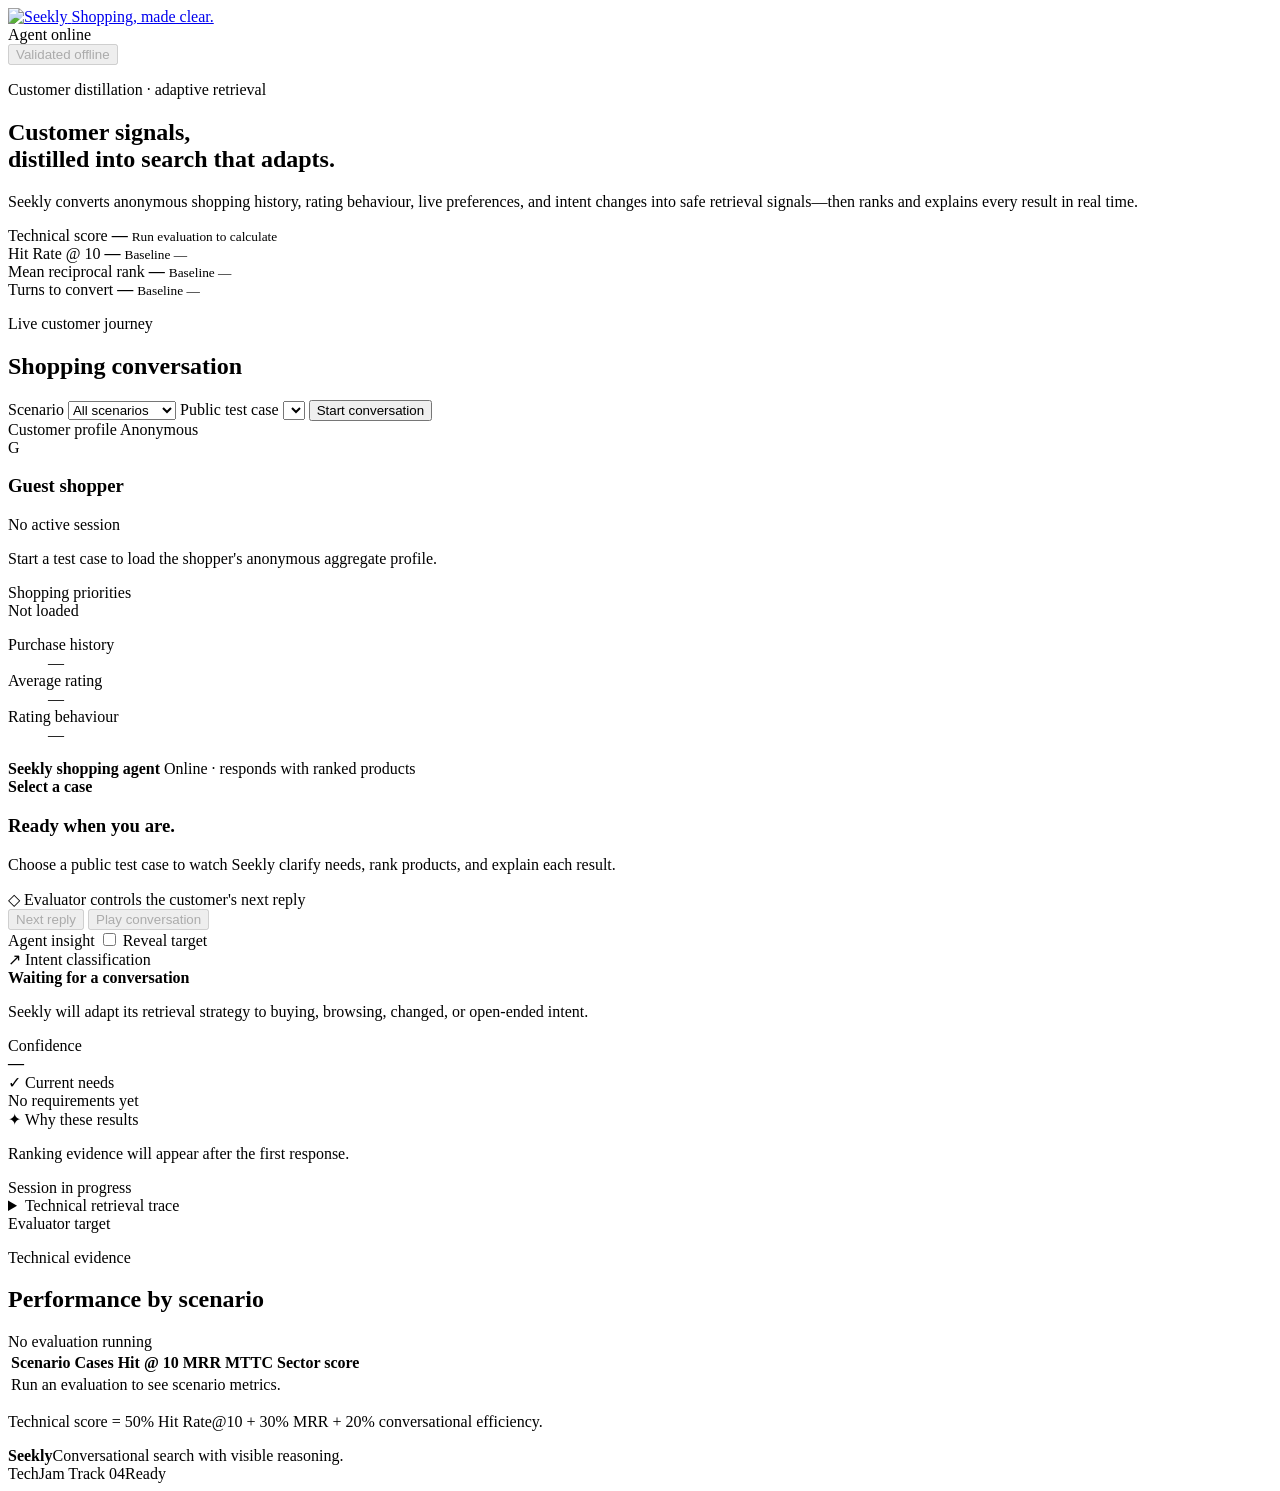
==== vercel_app/index.html @ 72179fea "feat: add isolated Vercel demo deployment" ====
<!doctype html>
<html lang="en">
<head>
  <meta charset="utf-8">
  <meta name="viewport" content="width=device-width, initial-scale=1">
  <meta name="description" content="Seekly conversational shopping agent and evaluation studio.">
  <title>Seekly · Conversational Shopping</title>
  <link rel="stylesheet" href="/styles.css">
</head>
<body>
  <header class="site-header">
    <a class="brand" href="/" aria-label="Seekly home">
      <span class="brand-crop"><img src="/seekly-logo.png" alt="Seekly"></span>
      <span class="brand-divider" aria-hidden="true"></span>
      <span class="brand-copy">Shopping, made clear.</span>
    </a>
    <div class="header-actions">
      <div class="system-status"><span class="status-dot" aria-hidden="true"></span>Agent online</div>
      <button id="run-evaluation" class="button button-quiet" disabled title="The published score was validated with the official local evaluator.">Validated offline</button>
    </div>
  </header>

  <main>
    <section class="hero" aria-labelledby="hero-title">
      <div>
        <p class="eyebrow">Customer distillation · adaptive retrieval</p>
        <h1 id="hero-title">Customer signals,<br><span>distilled into search that adapts.</span></h1>
      </div>
      <p class="hero-copy">Seekly converts anonymous shopping history, rating behaviour, live preferences, and intent changes into safe retrieval signals—then ranks and explains every result in real time.</p>
    </section>

    <section class="performance-strip" aria-label="Current evaluation performance">
      <article class="score-lead">
        <span class="metric-label">Technical score</span>
        <strong id="metric-score">—</strong>
        <small id="metric-score-delta">Run evaluation to calculate</small>
      </article>
      <article>
        <span class="metric-label">Hit Rate @ 10</span>
        <strong id="metric-hit">—</strong>
        <small id="metric-hit-baseline">Baseline —</small>
      </article>
      <article>
        <span class="metric-label">Mean reciprocal rank</span>
        <strong id="metric-mrr">—</strong>
        <small id="metric-mrr-baseline">Baseline —</small>
      </article>
      <article>
        <span class="metric-label">Turns to convert</span>
        <strong id="metric-mttc">—</strong>
        <small id="metric-mttc-baseline">Baseline —</small>
      </article>
    </section>

    <section class="demo-section" aria-labelledby="demo-title">
      <div class="section-heading">
        <div>
          <p class="eyebrow">Live customer journey</p>
          <h2 id="demo-title">Shopping conversation</h2>
        </div>
        <div class="test-controls">
          <label>
            <span>Scenario</span>
            <select id="scenario-filter">
              <option value="">All scenarios</option>
              <option value="buying">Buying</option>
              <option value="browsing">Browsing</option>
              <option value="intent_override">Intent override</option>
              <option value="boundary">Boundary</option>
            </select>
          </label>
          <label class="case-field">
            <span>Public test case</span>
            <select id="case-select"></select>
          </label>
          <button id="start-case" class="button button-primary">Start conversation</button>
        </div>
      </div>

      <div id="case-meta" class="case-meta hidden"></div>

      <div class="shopping-workspace">
        <aside class="profile-rail surface" aria-labelledby="profile-title">
          <div class="rail-heading">
            <span class="rail-label">Customer profile</span>
            <span class="privacy-badge">Anonymous</span>
          </div>
          <div class="customer-identity">
            <div id="customer-avatar" class="customer-avatar">G</div>
            <div>
              <h3 id="profile-title">Guest shopper</h3>
              <p id="customer-id">No active session</p>
            </div>
          </div>
          <p id="profile-summary" class="profile-summary">Start a test case to load the shopper's anonymous aggregate profile.</p>

          <div class="profile-block">
            <span class="rail-label">Shopping priorities</span>
            <div id="profile-tags" class="pill-list"><span class="empty-copy">Not loaded</span></div>
          </div>

          <dl class="profile-stats">
            <div><dt>Purchase history</dt><dd id="profile-frequency">—</dd></div>
            <div><dt>Average rating</dt><dd id="profile-rating">—</dd></div>
            <div><dt>Rating behaviour</dt><dd id="profile-style">—</dd></div>
          </dl>

        </aside>

        <section class="chat-panel surface" aria-label="Conversation between customer and Seekly">
          <div class="chat-header">
            <div class="agent-identity">
              <div class="agent-mark"><span></span><span></span><span></span></div>
              <div>
                <strong>Seekly shopping agent</strong>
                <span>Online · responds with ranked products</span>
              </div>
            </div>
            <strong id="turn-counter" class="turn-counter">Select a case</strong>
          </div>

          <div id="conversation" class="conversation empty-state">
            <div class="welcome-state">
              <div class="welcome-mark"><span></span><span></span><span></span></div>
              <h3>Ready when you are.</h3>
              <p>Choose a public test case to watch Seekly clarify needs, rank products, and explain each result.</p>
            </div>
          </div>

          <div class="chat-composer">
            <div class="composer-copy">
              <span class="composer-lock" aria-hidden="true">◇</span>
              <span>Evaluator controls the customer's next reply</span>
            </div>
            <div class="action-row">
              <button id="next-turn" class="button" disabled>Next reply</button>
              <button id="auto-run" class="button button-primary" disabled>Play conversation</button>
            </div>
          </div>
        </section>

        <aside class="insight-rail surface" aria-labelledby="insight-title">
          <div class="rail-heading">
            <span id="insight-title" class="rail-label">Agent insight</span>
            <label class="target-toggle">
              <input type="checkbox" id="show-target">
              <span>Reveal target</span>
            </label>
          </div>

          <section class="insight-card intent-card">
            <div class="insight-title-row">
              <span class="insight-icon" aria-hidden="true">↗</span>
              <span class="rail-label">Intent classification</span>
            </div>
            <strong id="intent-label">Waiting for a conversation</strong>
            <p id="intent-detail">Seekly will adapt its retrieval strategy to buying, browsing, changed, or open-ended intent.</p>
            <div class="confidence-row">
              <span>Confidence</span>
              <div class="confidence-track"><span id="intent-confidence-bar"></span></div>
              <strong id="intent-confidence">—</strong>
            </div>
            <div id="intent-meta" class="intent-meta"></div>
          </section>

          <section class="insight-card">
            <div class="insight-title-row">
              <span class="insight-icon" aria-hidden="true">✓</span>
              <span class="rail-label">Current needs</span>
            </div>
            <div id="active-constraints" class="pill-list"><span class="empty-copy">No requirements yet</span></div>
          </section>

          <section class="insight-card explanation-card">
            <div class="insight-title-row">
              <span class="insight-icon sparkle" aria-hidden="true">✦</span>
              <span class="rail-label">Why these results</span>
            </div>
            <p id="why-summary">Ranking evidence will appear after the first response.</p>
            <ul id="why-signals" class="signal-list"></ul>
            <p id="profile-use" class="profile-use"></p>
          </section>

          <section id="session-result" class="insight-card session-result">
            <span class="empty-copy">Session in progress</span>
          </section>

          <details class="retrieval-details">
            <summary>Technical retrieval trace</summary>
            <div class="details-content">
              <dl id="candidate-flow" class="data-list">
                <div><dt>Exact</dt><dd>—</dd></div>
                <div><dt>Intersection</dt><dd>—</dd></div>
                <div><dt>BM25 AND</dt><dd>—</dd></div>
                <div><dt>BM25 OR</dt><dd>—</dd></div>
                <div><dt>Dense identity</dt><dd>—</dd></div>
                <div><dt>Dense attributes</dt><dd>—</dd></div>
                <div><dt>Fused</dt><dd>—</dd></div>
              </dl>
              <span class="rail-label detail-label">Query terms</span>
              <p id="query-terms" class="mono empty-copy">—</p>
              <span class="rail-label detail-label">Semantic query</span>
              <p id="semantic-query" class="mono empty-copy">—</p>
              <div id="retrieval-status" class="pill-list"></div>
            </div>
          </details>

          <div class="target-details hidden" id="target-details">
            <span class="rail-label">Evaluator target</span>
            <strong id="target-title"></strong>
            <code id="target-asin"></code>
          </div>
        </aside>
      </div>
    </section>

    <section class="evaluation-section" aria-labelledby="evaluation-title">
      <div class="section-heading compact-heading">
        <div>
          <p class="eyebrow">Technical evidence</p>
          <h2 id="evaluation-title">Performance by scenario</h2>
        </div>
        <span id="evaluation-status" class="evaluation-status">No evaluation running</span>
      </div>
      <div class="scenario-wrap">
        <table>
          <thead>
            <tr>
              <th>Scenario</th>
              <th>Cases</th>
              <th>Hit @ 10</th>
              <th>MRR</th>
              <th>MTTC</th>
              <th>Sector score</th>
            </tr>
          </thead>
          <tbody id="scenario-table">
            <tr><td colspan="6" class="empty-cell">Run an evaluation to see scenario metrics.</td></tr>
          </tbody>
        </table>
      </div>
      <p class="score-formula">Technical score = 50% Hit Rate@10 + 30% MRR + 20% conversational efficiency.</p>
    </section>
  </main>

  <footer>
    <div class="footer-brand"><strong>Seekly</strong><span>Conversational search with visible reasoning.</span></div>
    <div class="footer-meta"><span>TechJam Track 04</span><span id="footer-status">Ready</span></div>
  </footer>

  <script src="/app.js" defer></script>
</body>
</html>
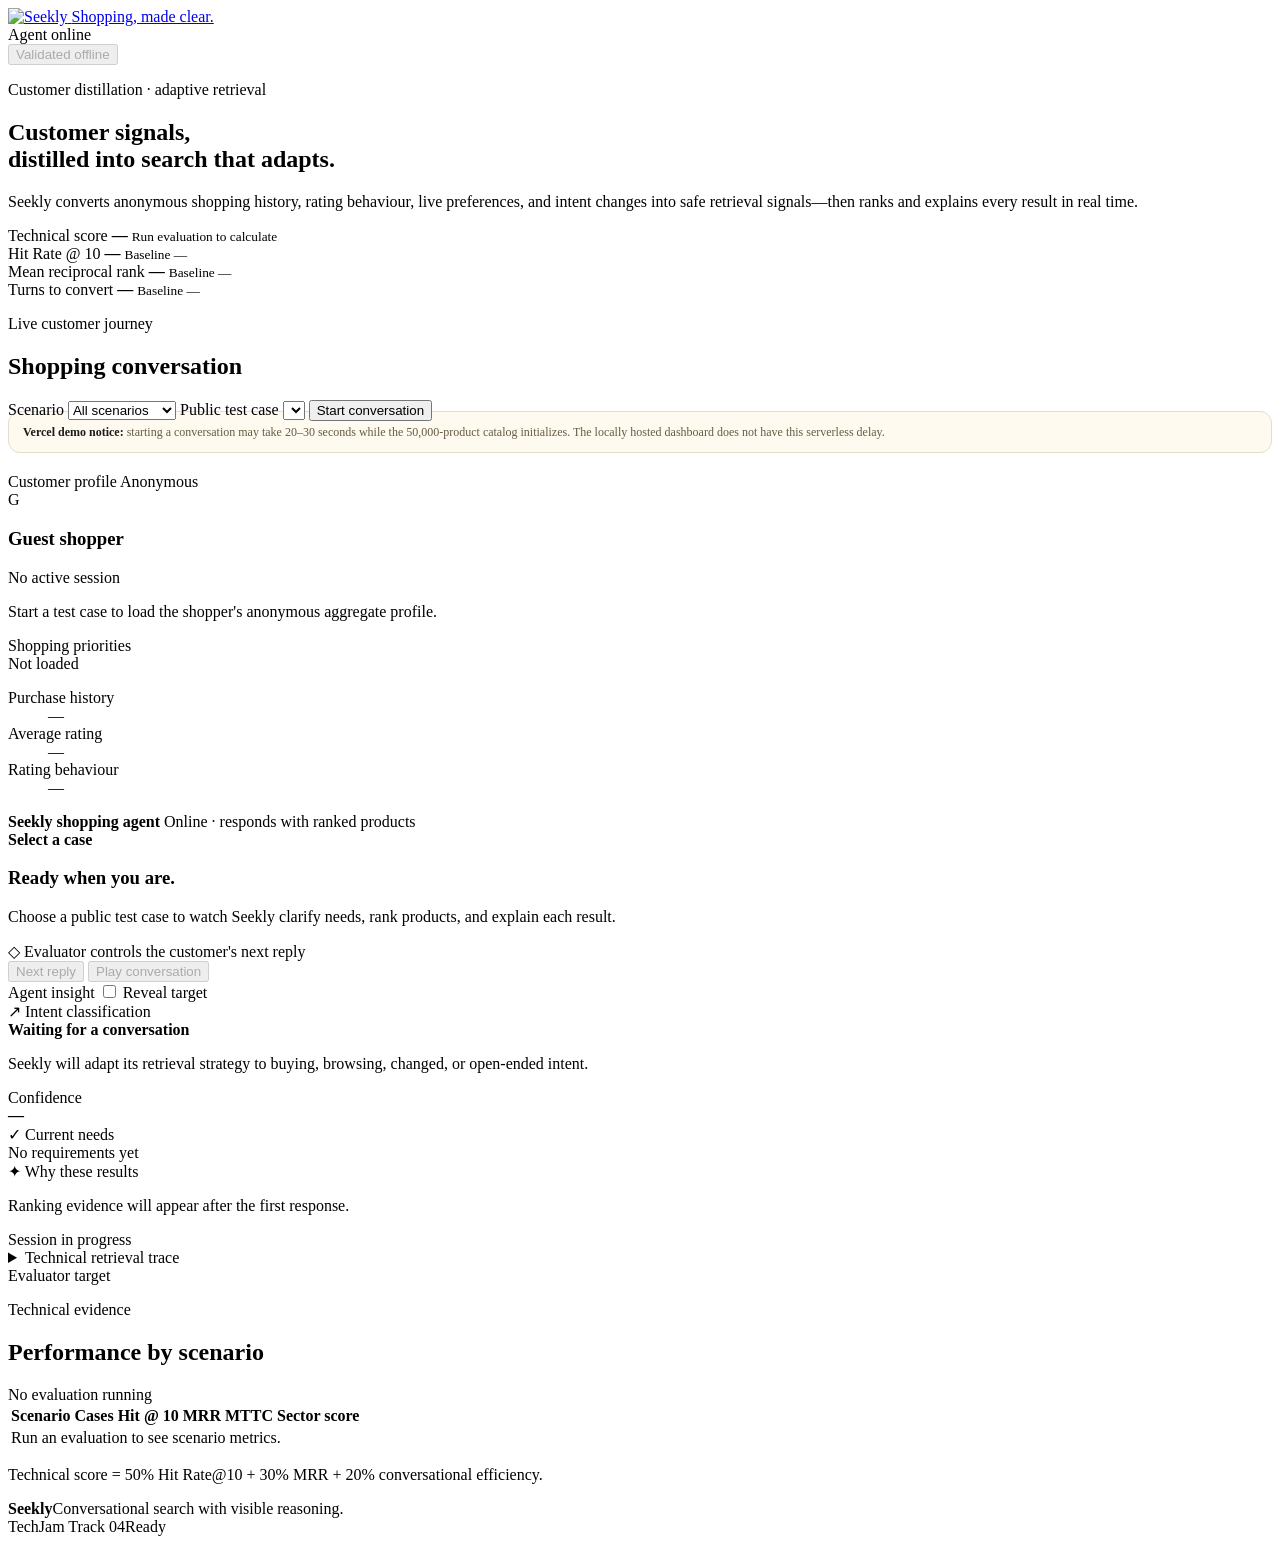
==== commit 35b873b6: "docs: flag Vercel replay startup delay" ====
--- a/vercel_app/index.html
+++ b/vercel_app/index.html
@@ -6,6 +6,19 @@
   <meta name="description" content="Seekly conversational shopping agent and evaluation studio.">
   <title>Seekly · Conversational Shopping</title>
   <link rel="stylesheet" href="/styles.css">
+  <style>
+    .hosted-delay-note {
+      margin: -10px 0 20px;
+      padding: 11px 14px;
+      border: 1px solid #e4ddc8;
+      border-radius: 12px;
+      background: #fffaf0;
+      color: #665b42;
+      font-size: 12px;
+      line-height: 1.55;
+    }
+    .hosted-delay-note strong { color: #1b1b19; }
+  </style>
 </head>
 <body>
   <header class="site-header">
@@ -77,6 +90,10 @@
         </div>
       </div>
 
+      <p class="hosted-delay-note" role="note">
+        <strong>Vercel demo notice:</strong> starting a conversation may take 20–30 seconds while the 50,000-product catalog initializes. The locally hosted dashboard does not have this serverless delay.
+      </p>
+
       <div id="case-meta" class="case-meta hidden"></div>
 
       <div class="shopping-workspace">
